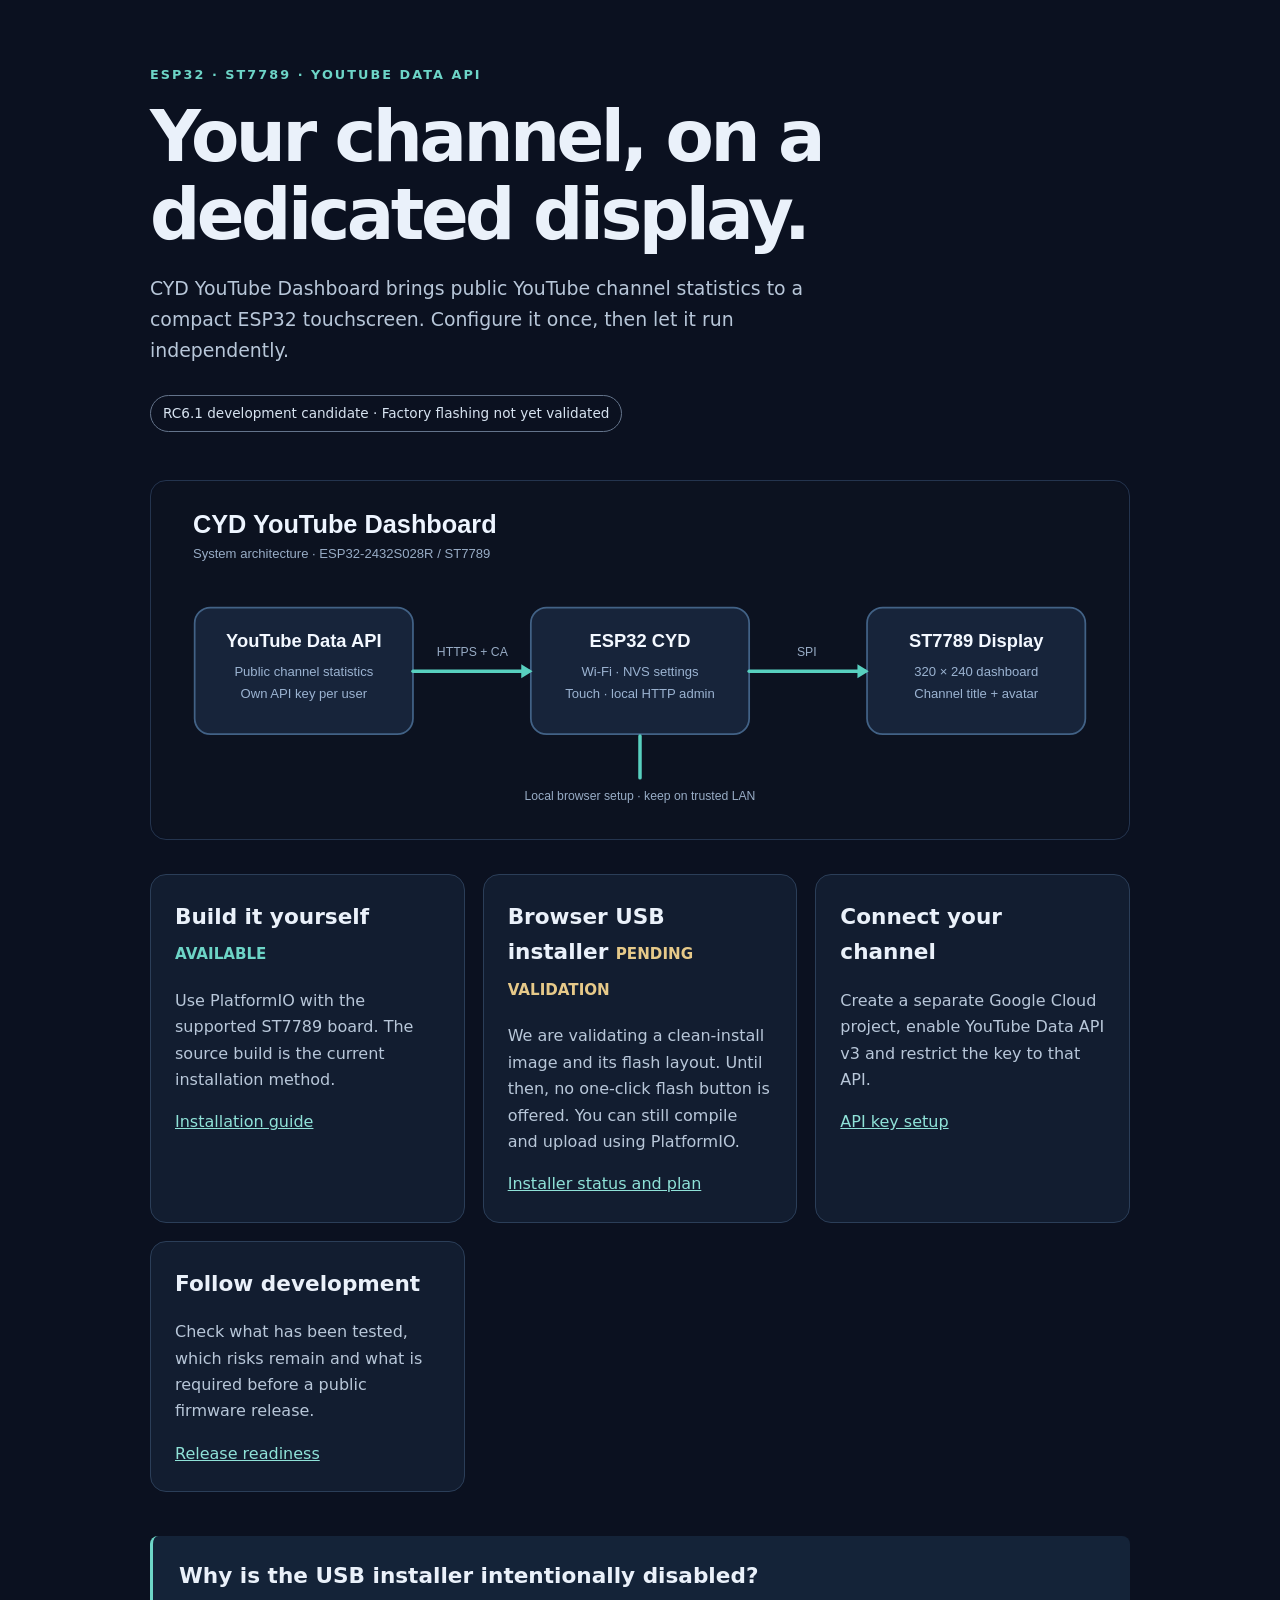
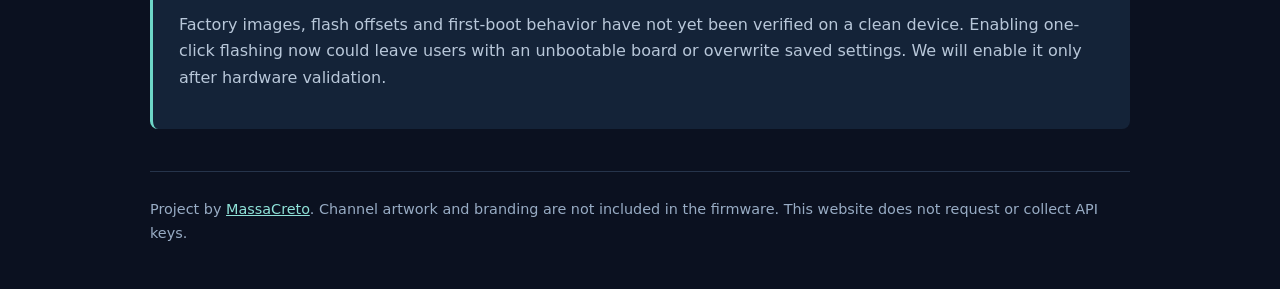
==== installer-web/index.html @ d7e15f5f "feat: initial public release of CYD YouTube Dashboard Initial publication of CYD YouTube Dashboard, " ====
<!doctype html>
<html lang="en">
<head>
  <meta charset="utf-8">
  <meta name="viewport" content="width=device-width, initial-scale=1">
  <meta name="referrer" content="no-referrer">
  <meta http-equiv="Content-Security-Policy" content="default-src 'none'; style-src 'unsafe-inline'; img-src 'self'; base-uri 'none'; form-action 'none'">
  <meta name="description" content="Documentation and installation status for the CYD YouTube Dashboard firmware.">
  <title>CYD YouTube Dashboard — ESP32 channel statistics display</title>
  <style>
    :root { color-scheme: dark; font-family: system-ui, -apple-system, Segoe UI, sans-serif; }
    * { box-sizing: border-box; }
    body { margin: 0; color: #eaf1fa; background: #0b1120; line-height: 1.65; }
    a { color: #8fe2d8; }
    a:hover { color: #c4fff5; }
    .wrap { width: min(100% - 40px, 980px); margin: 0 auto; }
    header { padding: 64px 0 28px; }
    .eyebrow { color: #6dd5c7; font-size: .8rem; font-weight: 750; letter-spacing: .16em; text-transform: uppercase; }
    h1 { max-width: 780px; margin: 14px 0 16px; font-size: clamp(2.4rem, 6vw, 4.4rem); letter-spacing: -.05em; line-height: 1.1; }
    h2 { margin-top: 0; font-size: 1.35rem; }
    p { color: #b8c7d9; }
    .lead { max-width: 700px; font-size: 1.18rem; }
    .status { display: inline-block; margin-top: 10px; padding: 6px 12px; border: 1px solid #64748b; border-radius: 999px; color: #d7e3f0; font-size: .85rem; }
    .diagram { display: block; width: 100%; margin: 20px 0 34px; border-radius: 16px; border: 1px solid #24344e; }
    .grid { display: grid; grid-template-columns: repeat(auto-fit, minmax(270px, 1fr)); gap: 18px; margin-bottom: 44px; }
    .card { padding: 24px; border: 1px solid #2b3e58; border-radius: 16px; background: #121d30; }
    .card p:last-child { margin-bottom: 0; }
    .notice { padding: 22px 26px; border-left: 3px solid #6dd5c7; background: #142338; border-radius: 8px; margin-bottom: 42px; }
    footer { padding: 26px 0 44px; border-top: 1px solid #26344b; font-size: .9rem; color: #98acc4; }
  </style>
</head>
<body>
  <main class="wrap">
    <header>
      <div class="eyebrow">ESP32 · ST7789 · YouTube Data API</div>
      <h1>Your channel, on a dedicated display.</h1>
      <p class="lead">CYD YouTube Dashboard brings public YouTube channel statistics to a compact ESP32 touchscreen. Configure it once, then let it run independently.</p>
      <span class="status">RC6.1 development candidate · Factory flashing not yet validated</span>
    </header>
    <img class="diagram" src="architecture.svg" alt="System architecture: YouTube Data API communicates with an ESP32 CYD, which drives the display and provides local browser settings">
    <div class="grid">
      <section class="card">
        <h2>Build it yourself <small style="font-size:.7em;color:#6dd5c7">AVAILABLE</small></h2>
        <p>Use PlatformIO with the supported ST7789 board. The source build is the current installation method.</p>
        <p><a href="https://github.com/massa-creto/cyd-youtube-dashboard/blob/main/docs/USER_GUIDE.md">Installation guide</a></p>
      </section>
      <section class="card">
        <h2>Browser USB installer <small style="font-size:.7em;color:#e6c989">PENDING VALIDATION</small></h2>
        <p>We are validating a clean-install image and its flash layout. Until then, no one-click flash button is offered. You can still compile and upload using PlatformIO.</p>
        <p><a href="https://github.com/massa-creto/cyd-youtube-dashboard/blob/main/docs/GITHUB_PAGES_AND_FLASHER.md">Installer status and plan</a></p>
      </section>
      <section class="card">
        <h2>Connect your channel</h2>
        <p>Create a separate Google Cloud project, enable YouTube Data API v3 and restrict the key to that API.</p>
        <p><a href="https://github.com/massa-creto/cyd-youtube-dashboard/blob/main/docs/GOOGLE_YOUTUBE_API_SETUP.md">API key setup</a></p>
      </section>
      <section class="card">
        <h2>Follow development</h2>
        <p>Check what has been tested, which risks remain and what is required before a public firmware release.</p>
        <p><a href="https://github.com/massa-creto/cyd-youtube-dashboard/blob/main/docs/RELEASE_READINESS.md">Release readiness</a></p>
      </section>
    </div>
    <section class="notice">
      <h2>Why is the USB installer intentionally disabled?</h2>
      <p>Factory images, flash offsets and first-boot behavior have not yet been verified on a clean device. Enabling one-click flashing now could leave users with an unbootable board or overwrite saved settings. We will enable it only after hardware validation.</p>
    </section>
    <footer>Project by <a href="https://www.youtube.com/@MassaCreto">MassaCreto</a>. Channel artwork and branding are not included in the firmware. This website does not request or collect API keys.</footer>
  </main>
</body>
</html>
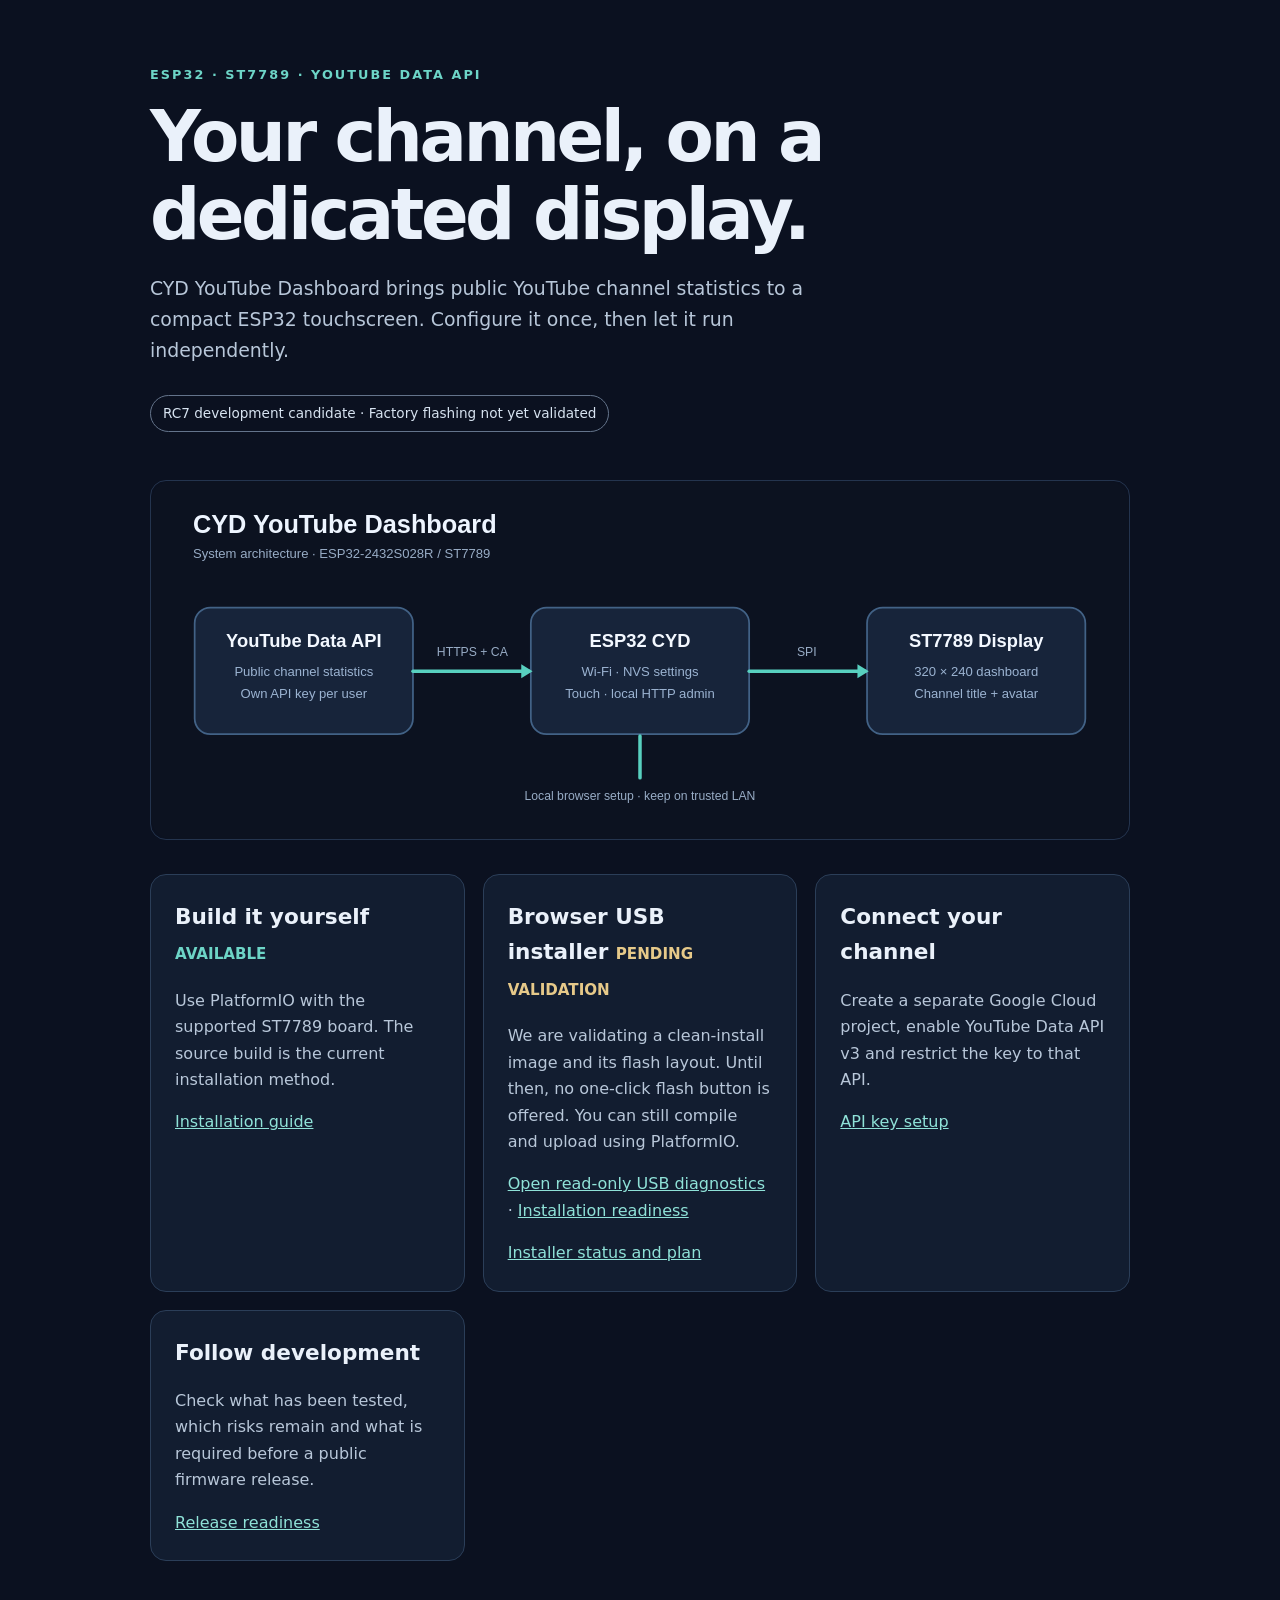
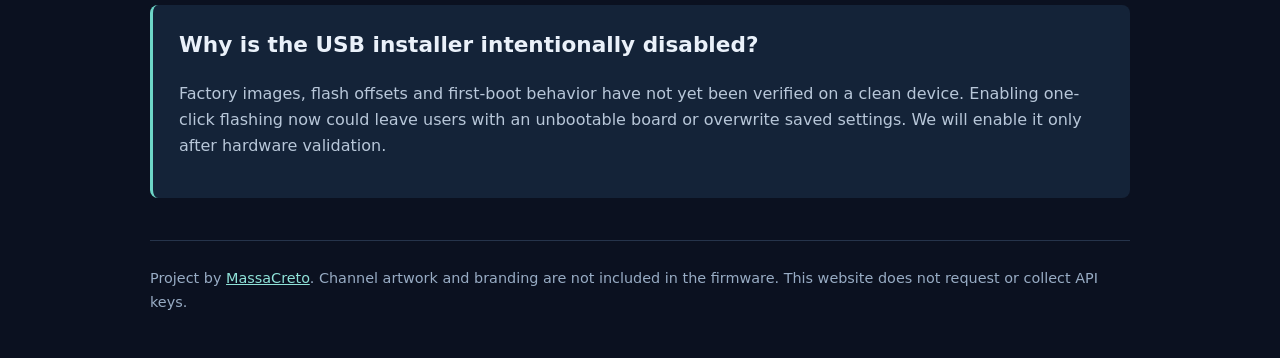
==== commit 1e21fc65: "feat(installer): add firmware validation and first-run readiness checks Prepare the CYD YouTube Dash" ====
--- a/installer-web/index.html
+++ b/installer-web/index.html
@@ -35,7 +35,7 @@
       <div class="eyebrow">ESP32 · ST7789 · YouTube Data API</div>
       <h1>Your channel, on a dedicated display.</h1>
       <p class="lead">CYD YouTube Dashboard brings public YouTube channel statistics to a compact ESP32 touchscreen. Configure it once, then let it run independently.</p>
-      <span class="status">RC6.1 development candidate · Factory flashing not yet validated</span>
+      <span class="status">RC7 development candidate · Factory flashing not yet validated</span>
     </header>
     <img class="diagram" src="architecture.svg" alt="System architecture: YouTube Data API communicates with an ESP32 CYD, which drives the display and provides local browser settings">
     <div class="grid">
@@ -47,7 +47,7 @@
       <section class="card">
         <h2>Browser USB installer <small style="font-size:.7em;color:#e6c989">PENDING VALIDATION</small></h2>
         <p>We are validating a clean-install image and its flash layout. Until then, no one-click flash button is offered. You can still compile and upload using PlatformIO.</p>
-        <p><a href="https://github.com/massa-creto/cyd-youtube-dashboard/blob/main/docs/GITHUB_PAGES_AND_FLASHER.md">Installer status and plan</a></p>
+        <p><a href="diagnostics/">Open read-only USB diagnostics</a> · <a href="install-status/">Installation readiness</a></p><p><a href="https://github.com/massa-creto/cyd-youtube-dashboard/blob/main/docs/GITHUB_PAGES_AND_FLASHER.md">Installer status and plan</a></p>
       </section>
       <section class="card">
         <h2>Connect your channel</h2>
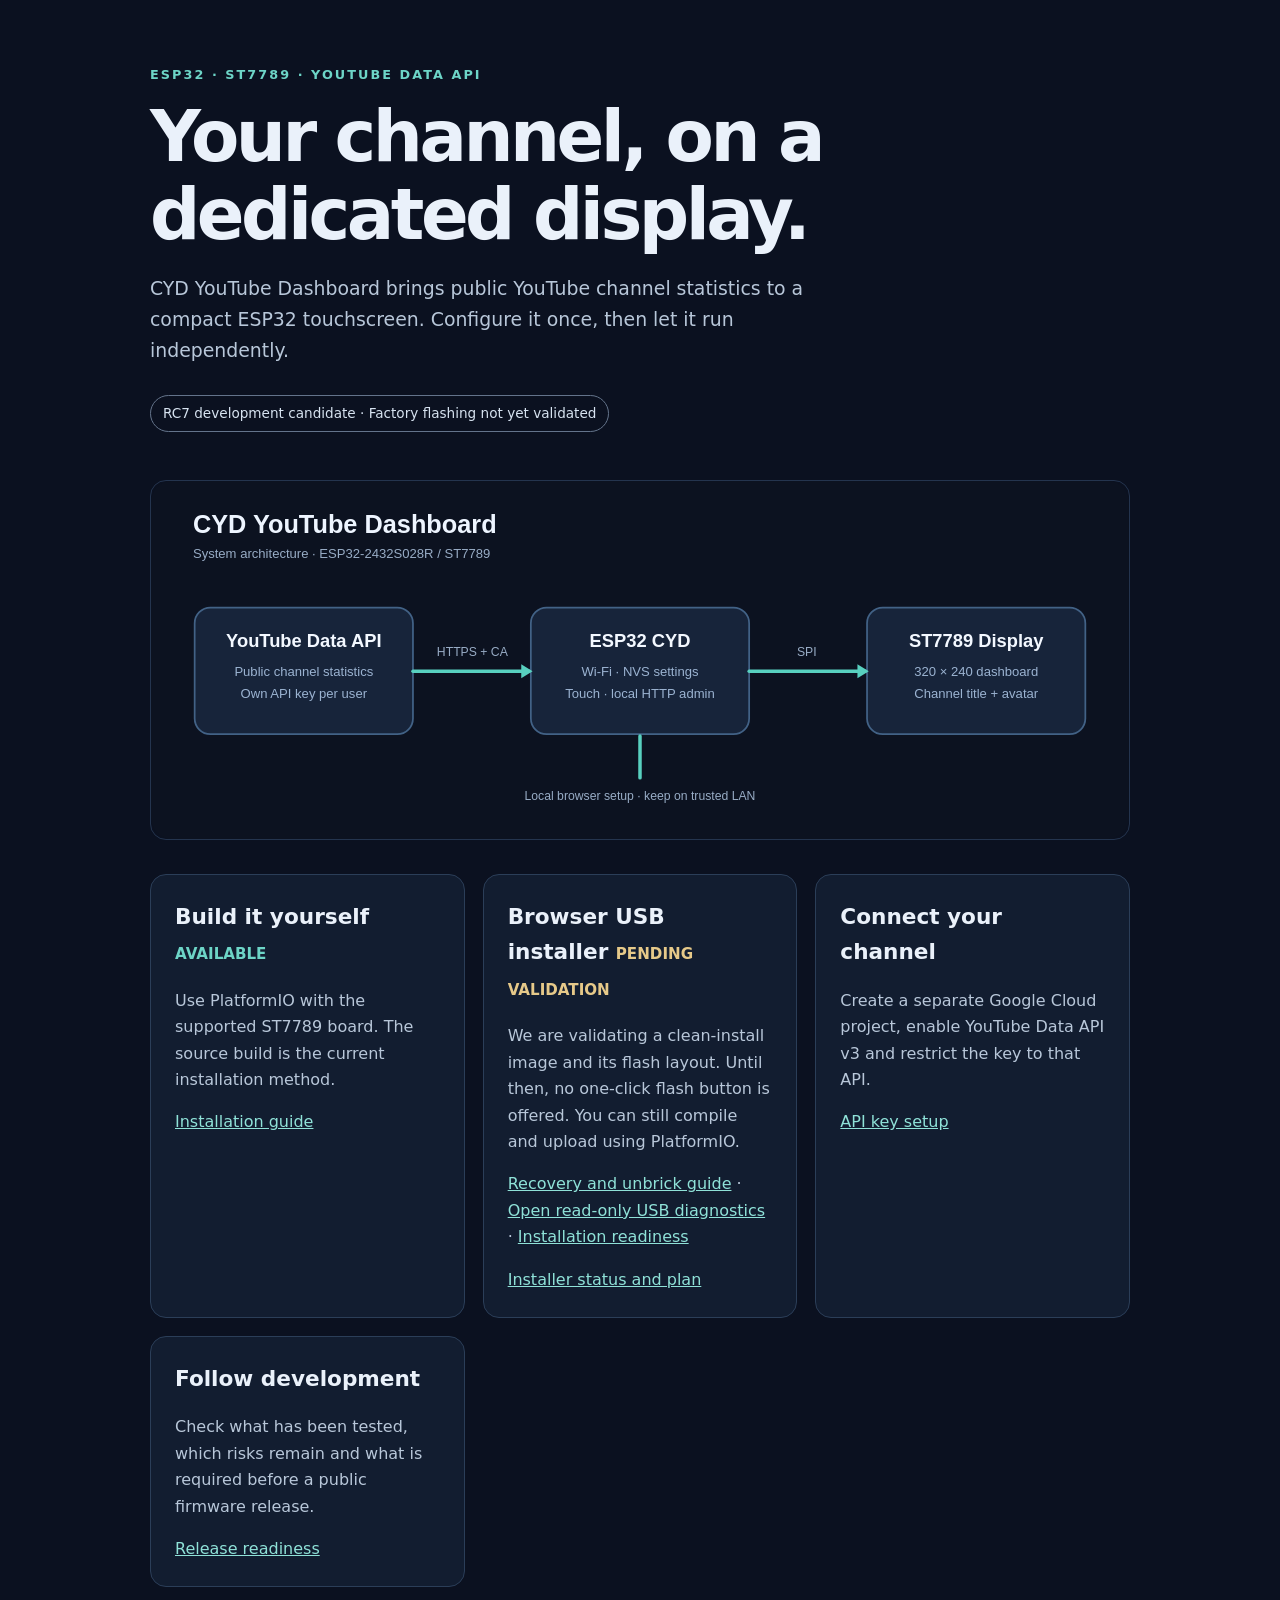
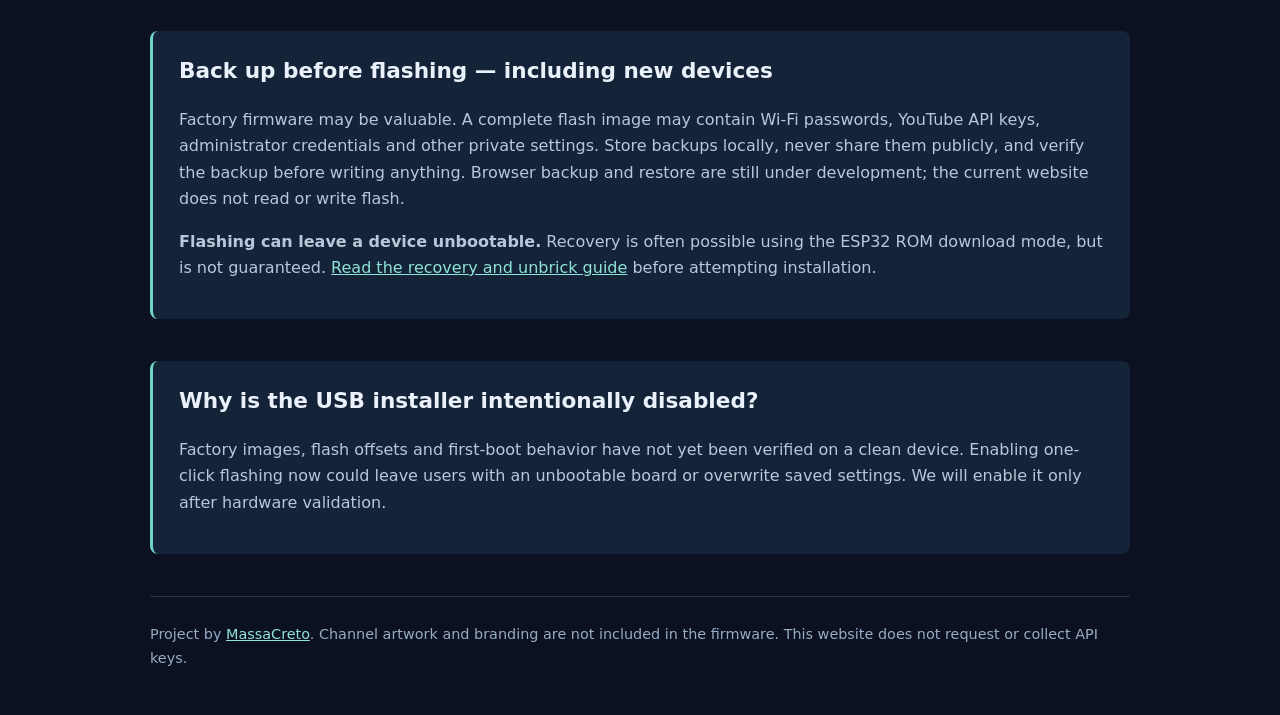
==== commit bca6de4f: "docs(installer): add browser flashing safety and recovery guidance Add recovery and unbrick document" ====
--- a/installer-web/index.html
+++ b/installer-web/index.html
@@ -47,7 +47,7 @@
       <section class="card">
         <h2>Browser USB installer <small style="font-size:.7em;color:#e6c989">PENDING VALIDATION</small></h2>
         <p>We are validating a clean-install image and its flash layout. Until then, no one-click flash button is offered. You can still compile and upload using PlatformIO.</p>
-        <p><a href="diagnostics/">Open read-only USB diagnostics</a> · <a href="install-status/">Installation readiness</a></p><p><a href="https://github.com/massa-creto/cyd-youtube-dashboard/blob/main/docs/GITHUB_PAGES_AND_FLASHER.md">Installer status and plan</a></p>
+        <p><a href="recovery/">Recovery and unbrick guide</a> · <a href="diagnostics/">Open read-only USB diagnostics</a> · <a href="install-status/">Installation readiness</a></p><p><a href="https://github.com/massa-creto/cyd-youtube-dashboard/blob/main/docs/GITHUB_PAGES_AND_FLASHER.md">Installer status and plan</a></p>
       </section>
       <section class="card">
         <h2>Connect your channel</h2>
@@ -60,6 +60,11 @@
         <p><a href="https://github.com/massa-creto/cyd-youtube-dashboard/blob/main/docs/RELEASE_READINESS.md">Release readiness</a></p>
       </section>
     </div>
+    <section class="notice" role="note">
+      <h2>Back up before flashing — including new devices</h2>
+      <p>Factory firmware may be valuable. A complete flash image may contain Wi-Fi passwords, YouTube API keys, administrator credentials and other private settings. Store backups locally, never share them publicly, and verify the backup before writing anything. Browser backup and restore are still under development; the current website does not read or write flash.</p>
+      <p><strong>Flashing can leave a device unbootable.</strong> Recovery is often possible using the ESP32 ROM download mode, but is not guaranteed. <a href="recovery/">Read the recovery and unbrick guide</a> before attempting installation.</p>
+    </section>
     <section class="notice">
       <h2>Why is the USB installer intentionally disabled?</h2>
       <p>Factory images, flash offsets and first-boot behavior have not yet been verified on a clean device. Enabling one-click flashing now could leave users with an unbootable board or overwrite saved settings. We will enable it only after hardware validation.</p>
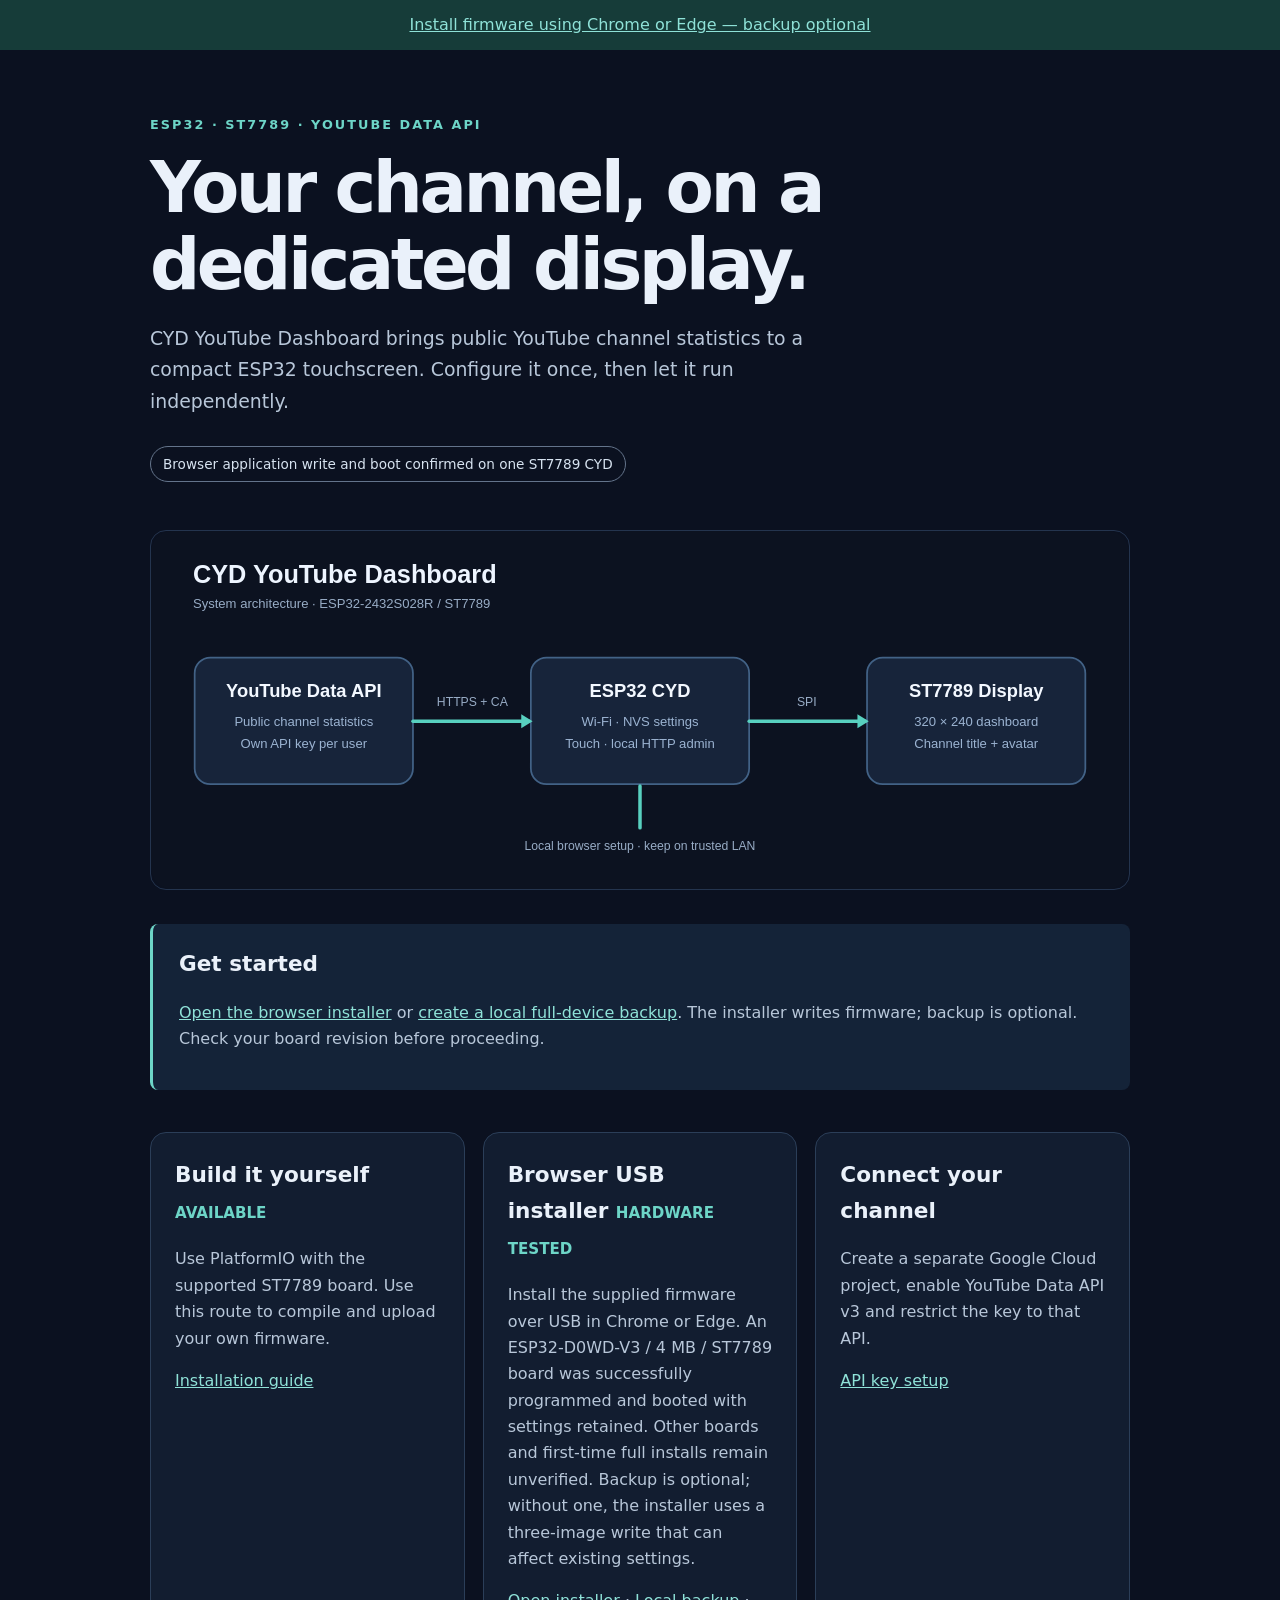
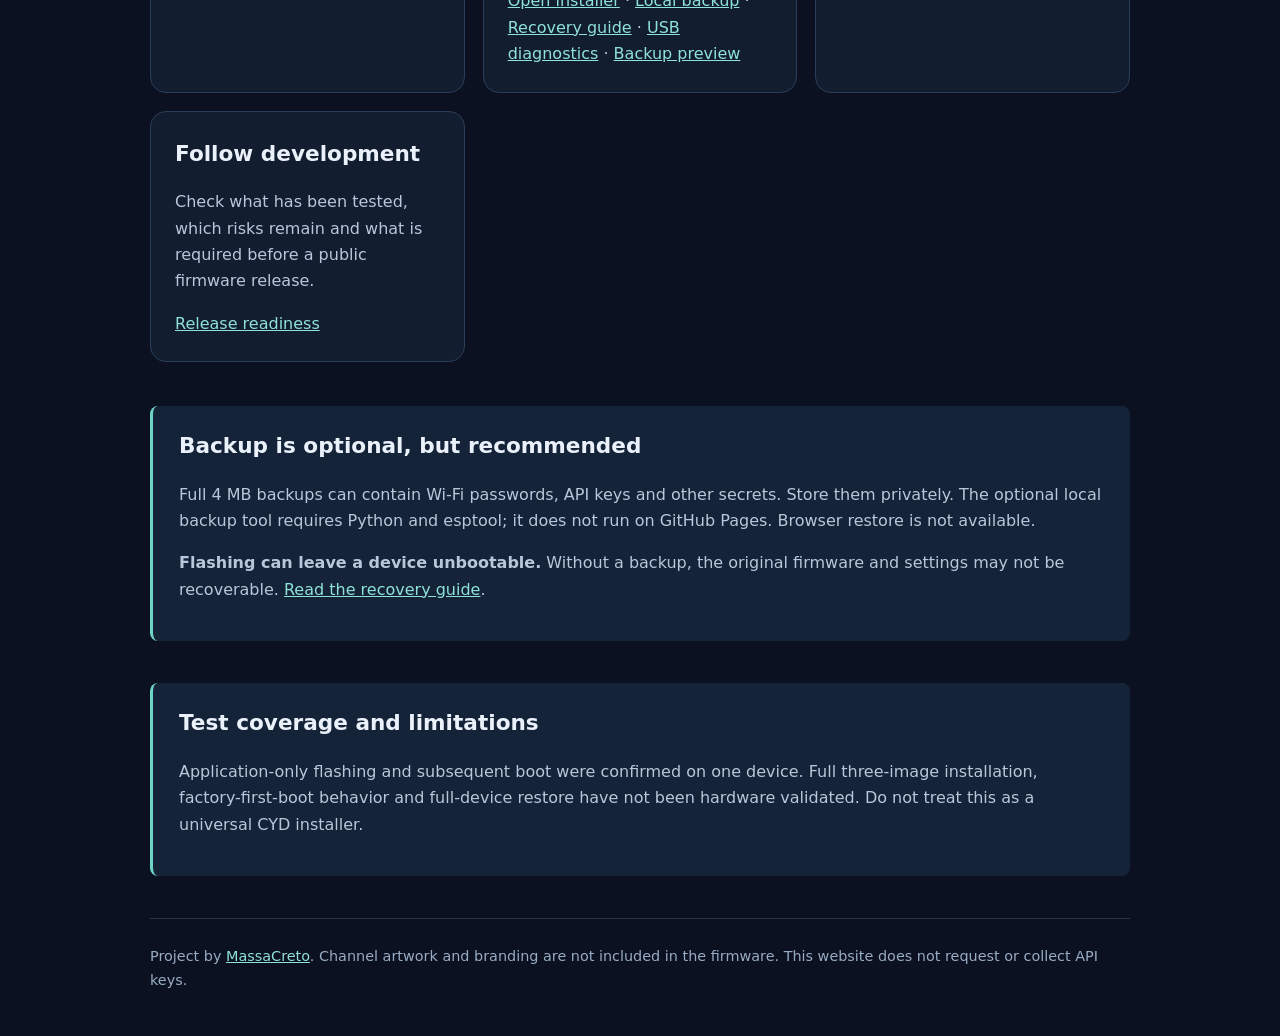
==== commit 24eeb10e: "Prepare public release with Web Flasher and optional backup Prepare CYD YouTube Dashboard for its pu" ====
--- a/installer-web/index.html
+++ b/installer-web/index.html
@@ -29,25 +29,26 @@
     footer { padding: 26px 0 44px; border-top: 1px solid #26344b; font-size: .9rem; color: #98acc4; }
   </style>
 </head>
-<body>
+<body><div style="padding:12px;text-align:center;background:#163c39"><a href="./install/">Install firmware using Chrome or Edge — backup optional</a></div>
   <main class="wrap">
     <header>
       <div class="eyebrow">ESP32 · ST7789 · YouTube Data API</div>
       <h1>Your channel, on a dedicated display.</h1>
       <p class="lead">CYD YouTube Dashboard brings public YouTube channel statistics to a compact ESP32 touchscreen. Configure it once, then let it run independently.</p>
-      <span class="status">RC7 development candidate · Factory flashing not yet validated</span>
+      <span class="status">Browser application write and boot confirmed on one ST7789 CYD</span>
     </header>
     <img class="diagram" src="architecture.svg" alt="System architecture: YouTube Data API communicates with an ESP32 CYD, which drives the display and provides local browser settings">
+    <section class="notice"><h2>Get started</h2><p><a href="install/">Open the browser installer</a> or <a href="local-backup/">create a local full-device backup</a>. The installer writes firmware; backup is optional. Check your board revision before proceeding.</p></section>
     <div class="grid">
       <section class="card">
         <h2>Build it yourself <small style="font-size:.7em;color:#6dd5c7">AVAILABLE</small></h2>
-        <p>Use PlatformIO with the supported ST7789 board. The source build is the current installation method.</p>
+        <p>Use PlatformIO with the supported ST7789 board. Use this route to compile and upload your own firmware.</p>
         <p><a href="https://github.com/massa-creto/cyd-youtube-dashboard/blob/main/docs/USER_GUIDE.md">Installation guide</a></p>
       </section>
       <section class="card">
-        <h2>Browser USB installer <small style="font-size:.7em;color:#e6c989">PENDING VALIDATION</small></h2>
-        <p>We are validating a clean-install image and its flash layout. Until then, no one-click flash button is offered. You can still compile and upload using PlatformIO.</p>
-        <p><a href="recovery/">Recovery and unbrick guide</a> · <a href="diagnostics/">Open read-only USB diagnostics</a> · <a href="install-status/">Installation readiness</a></p><p><a href="https://github.com/massa-creto/cyd-youtube-dashboard/blob/main/docs/GITHUB_PAGES_AND_FLASHER.md">Installer status and plan</a></p>
+        <h2>Browser USB installer <small style="font-size:.7em;color:#6dd5c7">HARDWARE TESTED</small></h2>
+        <p>Install the supplied firmware over USB in Chrome or Edge. An ESP32-D0WD-V3 / 4 MB / ST7789 board was successfully programmed and booted with settings retained. Other boards and first-time full installs remain unverified. Backup is optional; without one, the installer uses a three-image write that can affect existing settings.</p>
+        <p><a href="install/">Open installer</a> · <a href="local-backup/">Local backup</a> · <a href="recovery/">Recovery guide</a> · <a href="diagnostics/">USB diagnostics</a> · <a href="backup/">Backup preview</a></p>
       </section>
       <section class="card">
         <h2>Connect your channel</h2>
@@ -61,14 +62,11 @@
       </section>
     </div>
     <section class="notice" role="note">
-      <h2>Back up before flashing — including new devices</h2>
-      <p>Factory firmware may be valuable. A complete flash image may contain Wi-Fi passwords, YouTube API keys, administrator credentials and other private settings. Store backups locally, never share them publicly, and verify the backup before writing anything. Browser backup and restore are still under development; the current website does not read or write flash.</p>
-      <p><strong>Flashing can leave a device unbootable.</strong> Recovery is often possible using the ESP32 ROM download mode, but is not guaranteed. <a href="recovery/">Read the recovery and unbrick guide</a> before attempting installation.</p>
+      <h2>Backup is optional, but recommended</h2>
+      <p>Full 4 MB backups can contain Wi-Fi passwords, API keys and other secrets. Store them privately. The optional local backup tool requires Python and esptool; it does not run on GitHub Pages. Browser restore is not available.</p>
+      <p><strong>Flashing can leave a device unbootable.</strong> Without a backup, the original firmware and settings may not be recoverable. <a href="recovery/">Read the recovery guide</a>.</p>
     </section>
-    <section class="notice">
-      <h2>Why is the USB installer intentionally disabled?</h2>
-      <p>Factory images, flash offsets and first-boot behavior have not yet been verified on a clean device. Enabling one-click flashing now could leave users with an unbootable board or overwrite saved settings. We will enable it only after hardware validation.</p>
-    </section>
+    <section class="notice"><h2>Test coverage and limitations</h2><p>Application-only flashing and subsequent boot were confirmed on one device. Full three-image installation, factory-first-boot behavior and full-device restore have not been hardware validated. Do not treat this as a universal CYD installer.</p></section>
     <footer>Project by <a href="https://www.youtube.com/@MassaCreto">MassaCreto</a>. Channel artwork and branding are not included in the firmware. This website does not request or collect API keys.</footer>
   </main>
 </body>
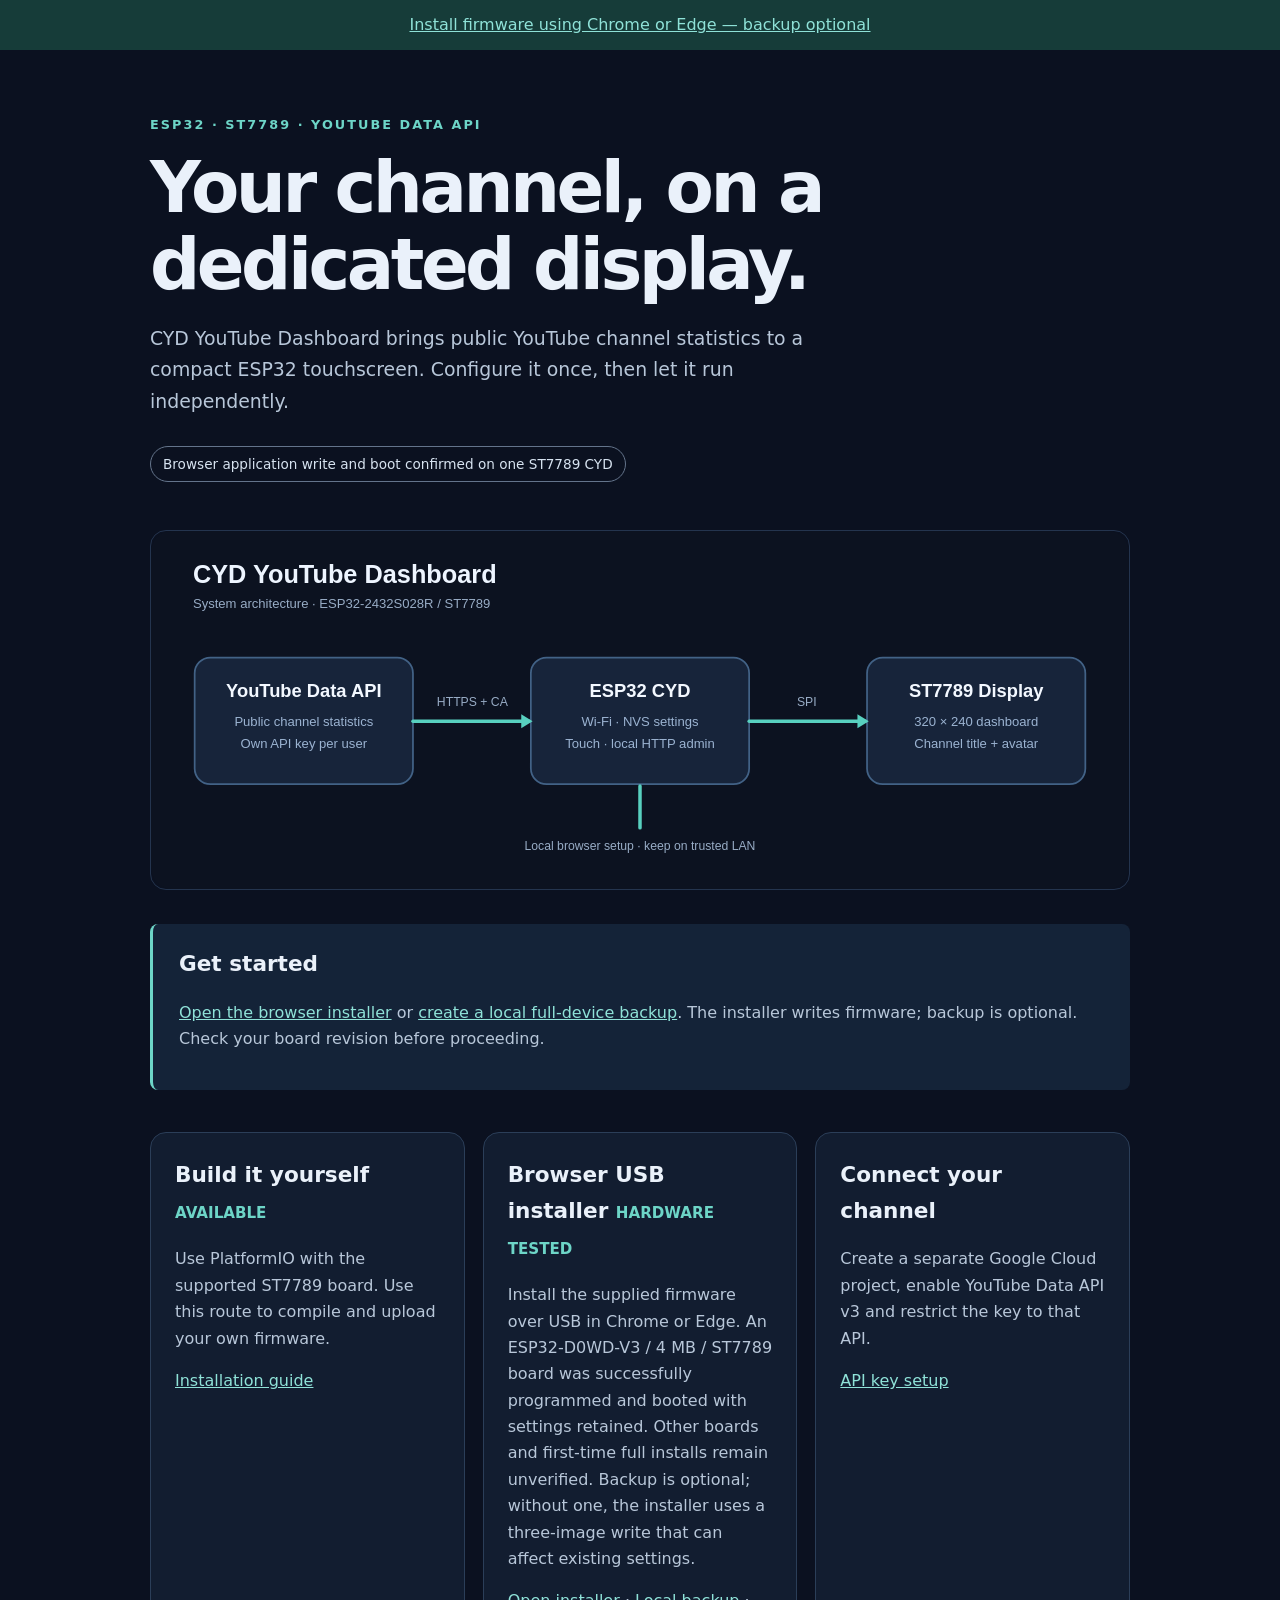
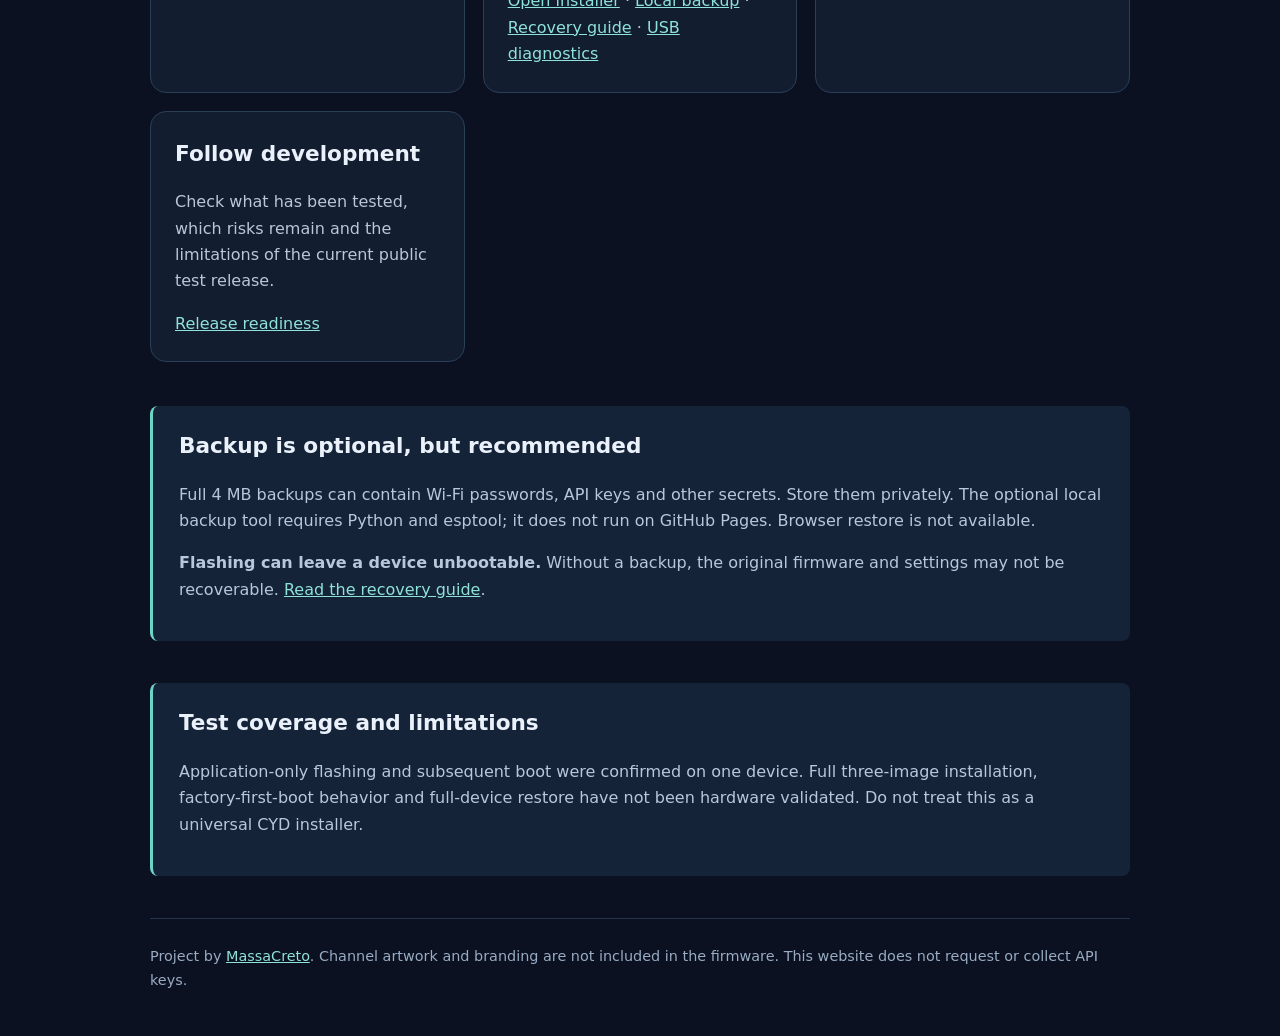
==== commit 40b142b9: "chore: clean public repository and update release documentation Remove obsolete development checkpoi" ====
--- a/installer-web/index.html
+++ b/installer-web/index.html
@@ -48,7 +48,7 @@
       <section class="card">
         <h2>Browser USB installer <small style="font-size:.7em;color:#6dd5c7">HARDWARE TESTED</small></h2>
         <p>Install the supplied firmware over USB in Chrome or Edge. An ESP32-D0WD-V3 / 4 MB / ST7789 board was successfully programmed and booted with settings retained. Other boards and first-time full installs remain unverified. Backup is optional; without one, the installer uses a three-image write that can affect existing settings.</p>
-        <p><a href="install/">Open installer</a> · <a href="local-backup/">Local backup</a> · <a href="recovery/">Recovery guide</a> · <a href="diagnostics/">USB diagnostics</a> · <a href="backup/">Backup preview</a></p>
+        <p><a href="install/">Open installer</a> · <a href="local-backup/">Local backup</a> · <a href="recovery/">Recovery guide</a> · <a href="diagnostics/">USB diagnostics</a></p>
       </section>
       <section class="card">
         <h2>Connect your channel</h2>
@@ -57,8 +57,8 @@
       </section>
       <section class="card">
         <h2>Follow development</h2>
-        <p>Check what has been tested, which risks remain and what is required before a public firmware release.</p>
-        <p><a href="https://github.com/massa-creto/cyd-youtube-dashboard/blob/main/docs/RELEASE_READINESS.md">Release readiness</a></p>
+        <p>Check what has been tested, which risks remain and the limitations of the current public test release.</p>
+        <p><a href="https://github.com/massa-creto/cyd-youtube-dashboard/blob/main/docs/PUBLIC_RELEASE_STATUS.md">Release readiness</a></p>
       </section>
     </div>
     <section class="notice" role="note">
